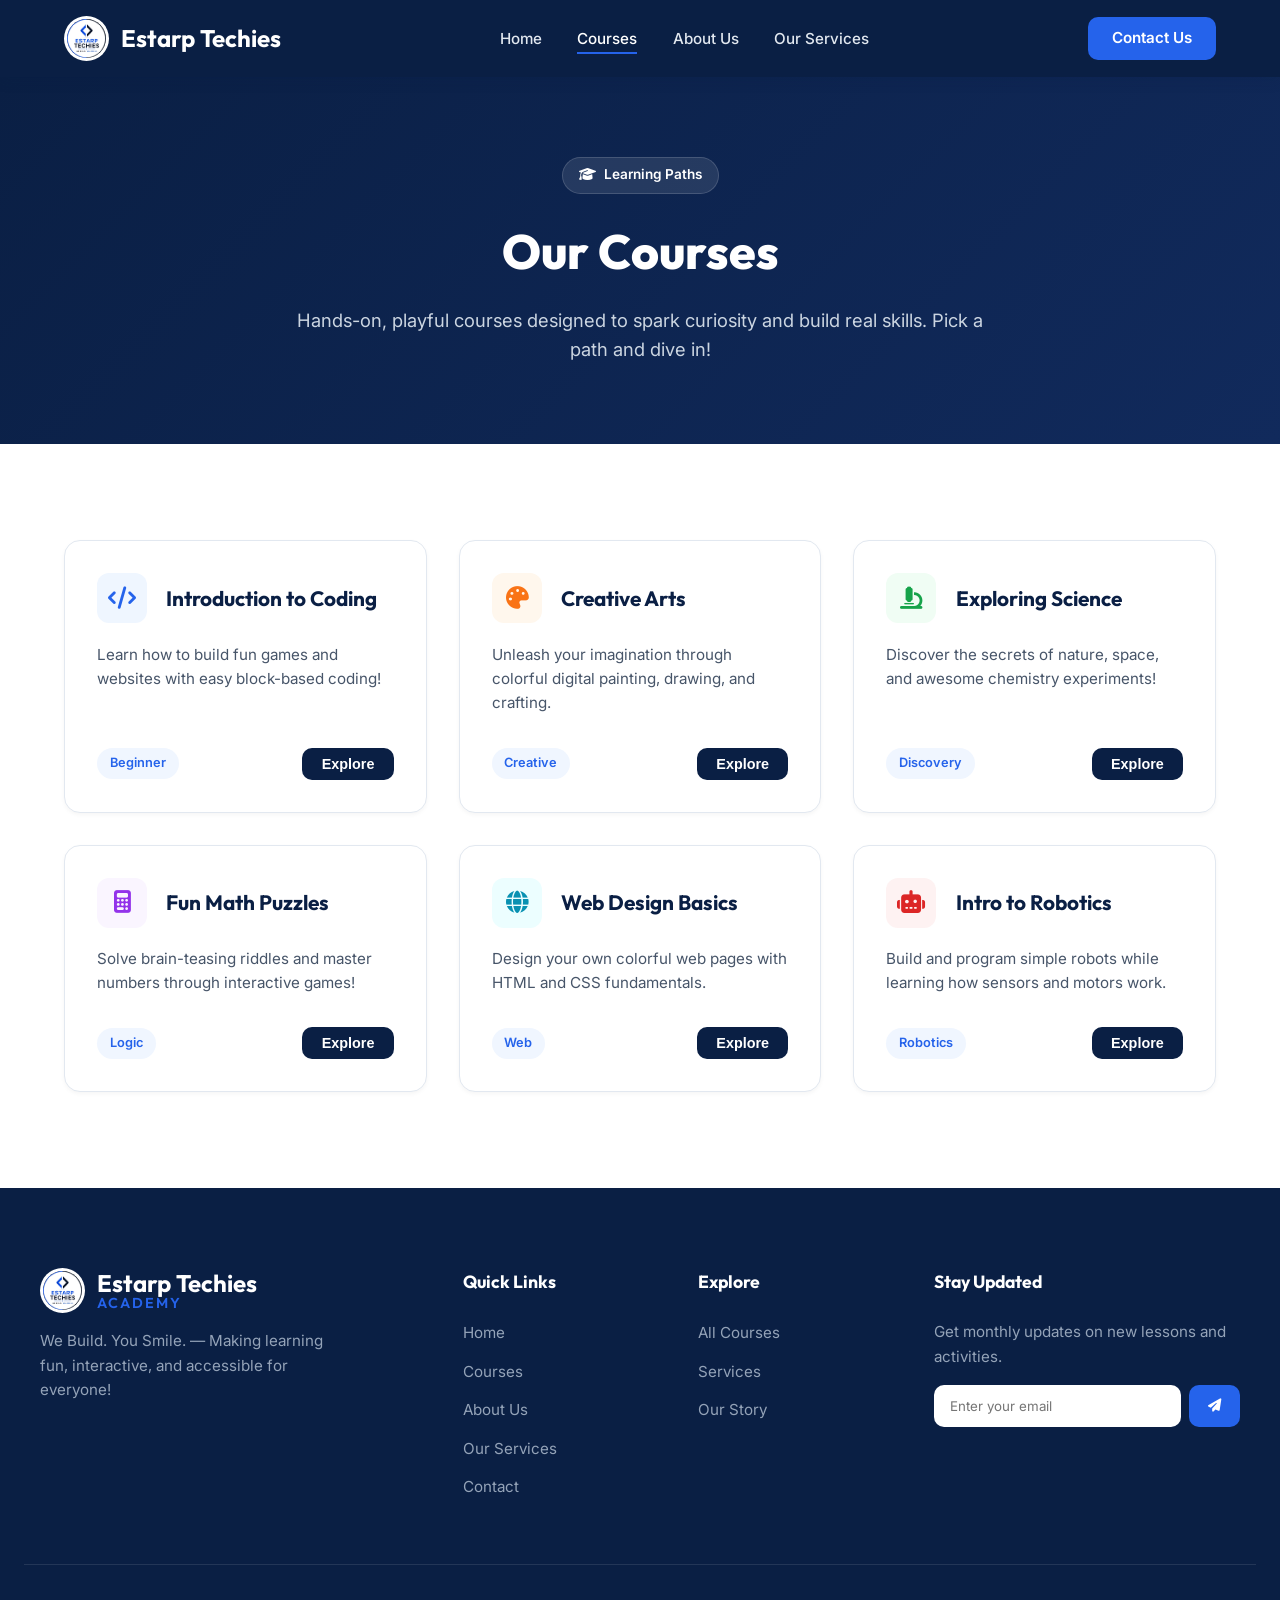
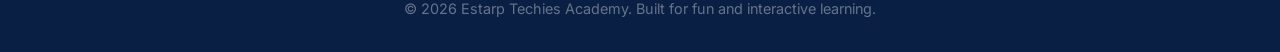
==== courses.html @ cb3dd525 "Add files via upload" ====
<!DOCTYPE html>
<html lang="en">
<head>
  <meta charset="UTF-8">
  <meta name="viewport" content="width=device-width, initial-scale=1.0">
  <title>Courses | Estarp Techies Academy</title>
  <link rel="preconnect" href="https://fonts.googleapis.com">
  <link rel="preconnect" href="https://fonts.gstatic.com" crossorigin>
  <link href="https://fonts.googleapis.com/css2?family=Inter:wght@400;500;600&family=Outfit:wght@500;600;700;800&display=swap" rel="stylesheet">
  <link rel="stylesheet" href="https://cdnjs.cloudflare.com/ajax/libs/font-awesome/6.4.0/css/all.min.css">
  <link rel="stylesheet" href="styles.css">
</head>
<body>

  <header>
    <div class="nav-container">
      <a href="index.html" class="brand-logo">
        <img src="img/logo.png" alt="Estarp Techies Academy Logo" class="brand-logo-img">
        <span class="brand-text">Estarp Techies <span></span></span>
      </a>
      <ul class="nav-links">
        <li><a href="index.html" class="nav-link">Home</a></li>
        <li><a href="courses.html" class="nav-link active">Courses</a></li>
        <li><a href="about.html" class="nav-link">About Us</a></li>
        <li><a href="services.html" class="nav-link">Our Services</a></li>
        
      </ul>
      <a href="contact.html" class="btn-signup">Contact Us</a>
      <button class="mobile-menu-btn" id="mobileMenuBtn"><i class="fa-solid fa-bars"></i></button>
    </div>
  </header>

  <section class="page-hero">
    <div class="page-hero-badge"><i class="fa-solid fa-graduation-cap"></i> Learning Paths</div>
    <h1>Our Courses</h1>
    <p>Hands-on, playful courses designed to spark curiosity and build real skills. Pick a path and dive in!</p>
  </section>

  <section class="section-container">
    <div class="courses-grid">
      <div class="course-card">
        <div>
          <div class="course-header">
            <div class="course-icon icon-coding"><i class="fa-solid fa-code"></i></div>
            <div class="course-info"><h3>Introduction to Coding</h3></div>
          </div>
          <p class="course-description">Learn how to build fun games and websites with easy block-based coding!</p>
        </div>
        <div class="course-footer">
          <span class="course-tag">Beginner</span>
          <button class="btn-explore" onclick="openCourseModal('Introduction to Coding')">Explore</button>
        </div>
      </div>

      <div class="course-card">
        <div>
          <div class="course-header">
            <div class="course-icon icon-arts"><i class="fa-solid fa-palette"></i></div>
            <div class="course-info"><h3>Creative Arts</h3></div>
          </div>
          <p class="course-description">Unleash your imagination through colorful digital painting, drawing, and crafting.</p>
        </div>
        <div class="course-footer">
          <span class="course-tag">Creative</span>
          <button class="btn-explore" onclick="openCourseModal('Creative Arts')">Explore</button>
        </div>
      </div>

      <div class="course-card">
        <div>
          <div class="course-header">
            <div class="course-icon icon-science"><i class="fa-solid fa-microscope"></i></div>
            <div class="course-info"><h3>Exploring Science</h3></div>
          </div>
          <p class="course-description">Discover the secrets of nature, space, and awesome chemistry experiments!</p>
        </div>
        <div class="course-footer">
          <span class="course-tag">Discovery</span>
          <button class="btn-explore" onclick="openCourseModal('Exploring Science')">Explore</button>
        </div>
      </div>

      <div class="course-card">
        <div>
          <div class="course-header">
            <div class="course-icon icon-math"><i class="fa-solid fa-calculator"></i></div>
            <div class="course-info"><h3>Fun Math Puzzles</h3></div>
          </div>
          <p class="course-description">Solve brain-teasing riddles and master numbers through interactive games!</p>
        </div>
        <div class="course-footer">
          <span class="course-tag">Logic</span>
          <button class="btn-explore" onclick="openCourseModal('Fun Math Puzzles')">Explore</button>
        </div>
      </div>

      <div class="course-card">
        <div>
          <div class="course-header">
            <div class="course-icon icon-web"><i class="fa-solid fa-globe"></i></div>
            <div class="course-info"><h3>Web Design Basics</h3></div>
          </div>
          <p class="course-description">Design your own colorful web pages with HTML and CSS fundamentals.</p>
        </div>
        <div class="course-footer">
          <span class="course-tag">Web</span>
          <button class="btn-explore" onclick="openCourseModal('Web Design Basics')">Explore</button>
        </div>
      </div>

      <div class="course-card">
        <div>
          <div class="course-header">
            <div class="course-icon icon-robot"><i class="fa-solid fa-robot"></i></div>
            <div class="course-info"><h3>Intro to Robotics</h3></div>
          </div>
          <p class="course-description">Build and program simple robots while learning how sensors and motors work.</p>
        </div>
        <div class="course-footer">
          <span class="course-tag">Robotics</span>
          <button class="btn-explore" onclick="openCourseModal('Intro to Robotics')">Explore</button>
        </div>
      </div>
    </div>
  </section>

  <footer>
    <div class="footer-container">
      <div class="footer-brand">
        <a href="index.html" class="brand-logo footer-logo">
          <img src="img/logo.png" alt="Estarp Techies Academy Logo" class="brand-logo-img">
          <span class="brand-text">Estarp Techies <span>Academy</span></span>
        </a>
        <p>We Build. You Smile. — Making learning fun, interactive, and accessible for everyone!</p>
      </div>
      <div class="footer-links">
        <h4>Quick Links</h4>
        <ul>
          <li><a href="index.html">Home</a></li>
          <li><a href="courses.html">Courses</a></li>
          <li><a href="about.html">About Us</a></li>
          <li><a href="services.html">Our Services</a></li>
          <li><a href="contact.html">Contact</a></li>
        </ul>
      </div>
      <div class="footer-links">
        <h4>Explore</h4>
        <ul>
          <li><a href="courses.html">All Courses</a></li>
          <li><a href="services.html">Services</a></li>
          <li><a href="about.html">Our Story</a></li>
        </ul>
      </div>
      <div class="footer-newsletter">
        <h4>Stay Updated</h4>
        <p>Get monthly updates on new lessons and activities.</p>
        <form id="newsletterForm" class="newsletter-form">
          <input type="email" placeholder="Enter your email" required>
          <button type="submit"><i class="fa-solid fa-paper-plane"></i></button>
        </form>
      </div>
    </div>
    <div class="footer-bottom">
      <p>&copy; 2026 Estarp Techies Academy. Built for fun and interactive learning.</p>
    </div>
  </footer>

  <div class="modal-overlay" id="courseModal">
    <div class="modal-card">
      <button class="modal-close-btn" id="closeCourseModal">&times;</button>
      <div class="modal-icon"><i class="fa-solid fa-hourglass-half"></i></div>
      <div class="modal-header">
        <h3 id="modalCourseTitle">Course</h3>
      </div>
      <div class="modal-body">
        <p><strong>Coming Soon!</strong> This course is being crafted with love. Subscribe to our newsletter to be the first to know when it launches.</p>
        <button class="btn-submit" onclick="closeModal('courseModal')">Got it</button>
      </div>
    </div>
  </div>

  <script src="script.js"></script>
</body>
</html>
---- styles.css ----
/* ==========================================================================
   1. CSS VARIABLES & RESET
   ========================================================================== */
:root {
  --primary-blue: #2563eb;
  --nav-blue: #1d4ed8;
  --deep-navy: #0a1f44;
  --bg-light-blue: #f0f6ff;
  --card-bg: #ffffff;
  --text-dark: #0f172a;
  --text-muted: #475569;
  --orange-accent: #f97316;
  --border-radius-lg: 16px;
  --border-radius-md: 10px;
  --shadow-sm: 0 2px 4px rgba(0,0,0,0.04);
  --shadow-md: 0 8px 16px rgba(0,0,0,0.06);
  --shadow-lg: 0 12px 24px rgba(10, 31, 68, 0.08);
  --transition: all 0.3s ease;
}

* {
  box-sizing: border-box;
  margin: 0;
  padding: 0;
}

html {
  scroll-behavior: smooth;
}

body {
  font-family: 'Inter', sans-serif;
  background-color: #ffffff;
  color: var(--text-dark);
  line-height: 1.6;
  overflow-x: hidden;
}

h1, h2, h3, h4 {
  font-family: 'Outfit', sans-serif;
  color: var(--deep-navy);
}

a { color: inherit; }

/* Common Section Layout */
.section-container {
  max-width: 1200px;
  margin: 0 auto;
  padding: 6rem 1.5rem;
}

.section-header {
  margin-bottom: 3.5rem;
}

.text-center { text-align: center; }

.section-title {
  font-size: 2.5rem;
  font-weight: 700;
  margin-bottom: 0.75rem;
}

.section-subtitle {
  font-size: 1.1rem;
  color: var(--text-muted);
}

/* ==========================================================================
   2. HEADER & NAVIGATION
   ========================================================================== */
header {
  background-color: var(--deep-navy);
  color: #ffffff;
  position: sticky;
  top: 0;
  z-index: 100;
  box-shadow: 0 4px 12px rgba(10, 31, 68, 0.15);
}

.nav-container {
  max-width: 1200px;
  margin: 0 auto;
  padding: 1rem 1.5rem;
  display: flex;
  align-items: center;
  justify-content: space-between;
}

.brand-logo {
  display: flex;
  align-items: center;
  gap: 12px;
  text-decoration: none;
}

.brand-logo-img {
  width: 45px;
  height: 45px;
  object-fit: contain;
  background: #ffffff;
  border-radius: 50%;
  padding: 3px;
}

.brand-text {
  font-family: 'Outfit', sans-serif;
  font-size: 1.5rem;
  font-weight: 700;
  color: #ffffff;
  line-height: 1.1;
  display: flex;
  flex-direction: column;
}

.brand-text span {
  color: var(--primary-blue);
  font-size: 0.9rem;
  letter-spacing: 2px;
  text-transform: uppercase;
  font-weight: 600;
}

.nav-links {
  display: flex;
  align-items: center;
  gap: 2.2rem;
  list-style: none;
}

.nav-links a {
  color: #e2e8f0;
  text-decoration: none;
  font-weight: 500;
  font-size: 0.95rem;
  transition: var(--transition);
  position: relative;
}

.nav-links a:hover,
.nav-links a.active {
  color: #ffffff;
}

.nav-links a::after {
  content: '';
  position: absolute;
  bottom: -6px;
  left: 0;
  width: 0%;
  height: 2px;
  background: var(--primary-blue);
  transition: var(--transition);
}

.nav-links a:hover::after,
.nav-links a.active::after {
  width: 100%;
}

.btn-signup {
  background: var(--primary-blue);
  color: #ffffff;
  padding: 0.6rem 1.5rem;
  border-radius: var(--border-radius-md);
  font-weight: 600;
  font-size: 0.95rem;
  transition: var(--transition);
  border: none;
  cursor: pointer;
  text-decoration: none;
  display: inline-block;
}

.btn-signup:hover {
  background: var(--nav-blue);
  transform: translateY(-1px);
}

.mobile-menu-btn {
  display: none;
  background: none;
  border: none;
  color: white;
  font-size: 1.5rem;
  cursor: pointer;
}

/* ==========================================================================
   3. HERO SECTION
   ========================================================================== */
.hero-section {
  background: var(--bg-light-blue);
  padding: 0;
  position: relative;
  overflow: hidden;
}

.hero-container {
  max-width: 1400px;
  margin: 0 auto;
  display: grid;
  grid-template-columns: 1fr 1fr;
  align-items: stretch;
  min-height: calc(100vh - 80px);
}

.hero-text {
  padding: 6rem 4rem;
  display: flex;
  flex-direction: column;
  justify-content: center;
  background: linear-gradient(135deg, #f0f6ff 0%, #ffffff 100%);
}

.decorative-sparkles {
  color: var(--primary-blue);
  font-size: 1.2rem;
  margin-bottom: 1rem;
  display: flex;
  gap: 10px;
}

.hero-title {
  font-size: 4rem;
  font-weight: 800;
  line-height: 1.1;
  margin-bottom: 1.5rem;
}

.hero-title .welcome {
  color: var(--text-muted);
  display: block;
  font-size: 2rem;
  font-weight: 600;
  margin-bottom: 0.5rem;
}

.hero-title .brand-name {
  color: var(--deep-navy);
  display: block;
}

.hero-subtitle {
  font-size: 1.25rem;
  color: var(--text-muted);
  margin-bottom: 2.5rem;
  max-width: 90%;
}

.hero-cta-buttons {
  display: flex;
  gap: 1rem;
  flex-wrap: wrap;
}

.btn-primary {
  background: var(--primary-blue);
  color: white;
  padding: 0.8rem 2rem;
  border-radius: var(--border-radius-md);
  text-decoration: none;
  font-weight: 600;
  transition: var(--transition);
  box-shadow: var(--shadow-md);
  display: inline-block;
}

.btn-primary:hover {
  background: var(--nav-blue);
  transform: translateY(-2px);
  box-shadow: var(--shadow-lg);
}

.btn-secondary {
  background: white;
  color: var(--text-dark);
  border: 1px solid #cbd5e1;
  padding: 0.8rem 2rem;
  border-radius: var(--border-radius-md);
  text-decoration: none;
  font-weight: 600;
  transition: var(--transition);
  display: inline-block;
}

.btn-secondary:hover {
  border-color: var(--primary-blue);
  color: var(--primary-blue);
}

.hero-image-container {
  width: 100%;
  height: 100%;
  position: relative;
  display: flex;
  align-items: center;
  justify-content: center;
  padding: 3rem;
  overflow: visible;
}

.hero-image {
  width: 100%;
  max-width: 560px;
  height: auto;
  max-height: 620px;
  object-fit: cover;
  object-position: center;
  display: block;
  border-radius: 25px;
  box-shadow: var(--shadow-lg);
}
/* Floating badges */
.floating-badge {
  position: absolute;
  display: flex;
  align-items: center;
  gap: 0.5rem;
  background: #ffffff;
  color: var(--deep-navy);
  padding: 0.7rem 1.1rem;
  border-radius: 50px;
  font-family: 'Outfit', sans-serif;
  font-size: 0.9rem;
  font-weight: 600;
  box-shadow: var(--shadow-lg);
  white-space: nowrap;
  z-index: 2;
  animation: floatBadge 3s ease-in-out infinite;
}

.floating-badge i { color: var(--primary-blue); font-size: 1.1rem; }
.floating-badge.badge-1 { top: 15%; left: 8%; }
.floating-badge.badge-2 { bottom: 18%; right: 8%; animation-delay: 1.5s; }
.floating-badge.badge-2 i { color: var(--orange-accent); }

@keyframes floatBadge {
  0%, 100% { transform: translateY(0); }
  50%      { transform: translateY(-10px); }
}

/* ==========================================================================
   4. PAGE HERO (inner pages)
   ========================================================================== */
.page-hero {
  background: linear-gradient(135deg, var(--deep-navy) 0%, #112a5c 100%);
  color: #ffffff;
  padding: 5rem 1.5rem;
  text-align: center;
}

.page-hero h1 {
  color: #ffffff;
  font-size: 3rem;
  font-weight: 800;
  margin-bottom: 1rem;
}

.page-hero p {
  color: #cbd5e1;
  font-size: 1.15rem;
  max-width: 700px;
  margin: 0 auto;
}

.page-hero .page-hero-badge {
  display: inline-flex;
  align-items: center;
  gap: 8px;
  background: rgba(255,255,255,0.1);
  color: #ffffff;
  padding: 0.4rem 1rem;
  border-radius: 50px;
  font-size: 0.85rem;
  font-weight: 600;
  margin-bottom: 1.2rem;
  border: 1px solid rgba(255,255,255,0.15);
}

/* ==========================================================================
   5. COURSES SECTION
   ========================================================================== */
.courses-grid {
  display: grid;
  grid-template-columns: repeat(auto-fit, minmax(280px, 1fr));
  gap: 2rem;
}

.course-card {
  background: var(--card-bg);
  border: 1px solid #e2e8f0;
  border-radius: var(--border-radius-lg);
  padding: 2rem;
  box-shadow: var(--shadow-sm);
  transition: var(--transition);
  display: flex;
  flex-direction: column;
  justify-content: space-between;
  cursor: pointer;
}

.course-card:hover {
  transform: translateY(-5px);
  box-shadow: var(--shadow-lg);
  border-color: var(--primary-blue);
}

.course-header {
  display: flex;
  gap: 1.2rem;
  align-items: center;
  margin-bottom: 1.2rem;
}

.course-icon {
  width: 50px;
  height: 50px;
  border-radius: 12px;
  display: flex;
  align-items: center;
  justify-content: center;
  font-size: 1.4rem;
  flex-shrink: 0;
}

.icon-coding  { background-color: #eff6ff; color: var(--primary-blue); }
.icon-arts    { background-color: #fff7ed; color: var(--orange-accent); }
.icon-science { background-color: #f0fdf4; color: #16a34a; }
.icon-math    { background-color: #faf5ff; color: #9333ea; }
.icon-web     { background-color: #ecfeff; color: #0891b2; }
.icon-robot   { background-color: #fef2f2; color: #dc2626; }

.course-info h3 {
  font-size: 1.3rem;
  font-weight: 700;
}

.course-description {
  color: var(--text-muted);
  font-size: 0.95rem;
  margin-bottom: 2rem;
}

.course-footer {
  display: flex;
  align-items: center;
  justify-content: space-between;
  gap: 1rem;
}

.course-tag {
  background: var(--bg-light-blue);
  color: var(--primary-blue);
  padding: 0.35rem 0.8rem;
  border-radius: 50px;
  font-size: 0.8rem;
  font-weight: 600;
}

.btn-explore {
  background: var(--deep-navy);
  color: white;
  border: none;
  padding: 0.5rem 1.2rem;
  border-radius: var(--border-radius-md);
  font-weight: 600;
  font-size: 0.9rem;
  cursor: pointer;
  transition: var(--transition);
}

.btn-explore:hover { background: var(--primary-blue); }

/* ==========================================================================
   6. ABOUT SECTION
   ========================================================================== */
.about-section { background: var(--bg-light-blue); }

.about-grid {
  display: grid;
  grid-template-columns: 1fr 1fr;
  gap: 4rem;
  align-items: center;
}

.badge-pill {
  display: inline-flex;
  align-items: center;
  gap: 8px;
  background: #ffffff;
  color: var(--primary-blue);
  padding: 0.5rem 1.2rem;
  border-radius: 50px;
  font-weight: 600;
  font-size: 0.85rem;
  margin-bottom: 1.5rem;
  box-shadow: var(--shadow-sm);
}

.about-text {
  font-size: 1.05rem;
  color: var(--text-muted);
  margin-bottom: 2.5rem;
}

.stats-grid {
  display: grid;
  grid-template-columns: repeat(3, 1fr);
  gap: 1rem;
}

.stat-card {
  background: #ffffff;
  padding: 1.2rem;
  border-radius: var(--border-radius-md);
  text-align: center;
  border: 1px solid #e2e8f0;
}

.stat-card h3 {
  font-size: 1.8rem;
  color: var(--primary-blue);
}

.stat-card p {
  font-size: 0.85rem;
  color: var(--text-muted);
  font-weight: 500;
}

.about-features {
  display: flex;
  flex-direction: column;
  gap: 1.2rem;
}

.feature-box {
  display: flex;
  gap: 1.2rem;
  background: #ffffff;
  padding: 1.5rem;
  border-radius: var(--border-radius-md);
  border: 1px solid #e2e8f0;
  box-shadow: var(--shadow-sm);
  transition: var(--transition);
}

.feature-box:hover { border-color: var(--primary-blue); }

.feature-icon {
  width: 50px;
  height: 50px;
  background: var(--bg-light-blue);
  color: var(--primary-blue);
  border-radius: 12px;
  display: flex;
  align-items: center;
  justify-content: center;
  font-size: 1.3rem;
  flex-shrink: 0;
}

.feature-box h4 { font-size: 1.1rem; margin-bottom: 0.25rem; }
.feature-box p  { font-size: 0.9rem; color: var(--text-muted); }

/* ==========================================================================
   7. SERVICES SECTION
   ========================================================================== */
.services-grid {
  display: grid;
  grid-template-columns: repeat(auto-fit, minmax(300px, 1fr));
  gap: 2rem;
}

.service-card {
  background: #ffffff;
  border: 1px solid #e2e8f0;
  border-radius: var(--border-radius-lg);
  padding: 2.5rem;
  box-shadow: var(--shadow-sm);
  transition: var(--transition);
  position: relative;
  overflow: hidden;
}

.service-card::before {
  content: '';
  position: absolute;
  top: 0;
  left: 0;
  width: 100%;
  height: 4px;
  background: var(--primary-blue);
  transform: scaleX(0);
  transform-origin: left;
  transition: var(--transition);
}

.service-card:hover {
  transform: translateY(-5px);
  box-shadow: var(--shadow-lg);
  border-color: var(--primary-blue);
}

.service-card:hover::before { transform: scaleX(1); }

.service-icon {
  width: 64px;
  height: 64px;
  border-radius: 16px;
  background: var(--bg-light-blue);
  color: var(--primary-blue);
  display: flex;
  align-items: center;
  justify-content: center;
  font-size: 1.8rem;
  margin-bottom: 1.5rem;
}

.service-card h3 {
  font-size: 1.4rem;
  margin-bottom: 0.75rem;
}

.service-card p {
  color: var(--text-muted);
  font-size: 0.95rem;
  margin-bottom: 1.5rem;
}

.service-list {
  list-style: none;
  display: flex;
  flex-direction: column;
  gap: 0.6rem;
}

.service-list li {
  display: flex;
  align-items: center;
  gap: 0.6rem;
  color: var(--text-muted);
  font-size: 0.9rem;
}

.service-list li i {
  color: var(--primary-blue);
  font-size: 0.85rem;
}

/* ==========================================================================
   8. CONTACT SECTION
   ========================================================================== */
.contact-grid {
  display: grid;
  grid-template-columns: 1fr 1.2fr;
  gap: 3rem;
}

.contact-info {
  background: var(--deep-navy);
  color: white;
  padding: 3rem;
  border-radius: var(--border-radius-lg);
  display: flex;
  flex-direction: column;
  justify-content: space-between;
  box-shadow: var(--shadow-md);
}

.contact-info h3 {
  color: white;
  font-size: 1.8rem;
  margin-bottom: 0.5rem;
}

.contact-info p { color: #94a3b8; }

.info-list {
  display: flex;
  flex-direction: column;
  gap: 1.5rem;
  margin: 2rem 0;
}

.info-item {
  display: flex;
  align-items: center;
  gap: 1rem;
  font-size: 1rem;
}

.info-item i {
  font-size: 1rem;
  background: rgba(255, 255, 255, 0.1);
  color: var(--primary-blue);
  width: 40px;
  height: 40px;
  border-radius: 50%;
  display: flex;
  align-items: center;
  justify-content: center;
}

.social-links { display: flex; gap: 1rem; }

.social-links a {
  color: white;
  background: rgba(255, 255, 255, 0.1);
  width: 40px;
  height: 40px;
  border-radius: 50%;
  display: flex;
  align-items: center;
  justify-content: center;
  text-decoration: none;
  transition: var(--transition);
}

.social-links a:hover { background: var(--primary-blue); }

.contact-form-wrapper {
  background: white;
  padding: 3rem;
  border-radius: var(--border-radius-lg);
  border: 1px solid #e2e8f0;
  box-shadow: var(--shadow-sm);
}

.form-group { margin-bottom: 1.5rem; }

.form-group label {
  display: block;
  font-weight: 600;
  margin-bottom: 0.5rem;
  font-size: 0.9rem;
}

.form-group input,
.form-group textarea {
  width: 100%;
  padding: 0.8rem 1rem;
  border: 1px solid #cbd5e1;
  border-radius: var(--border-radius-md);
  font-size: 1rem;
  font-family: inherit;
  outline: none;
  transition: var(--transition);
  background-color: #f8fafc;
}

.form-group input:focus,
.form-group textarea:focus {
  border-color: var(--primary-blue);
  background-color: #ffffff;
  box-shadow: 0 0 0 3px rgba(37, 99, 235, 0.1);
}

.btn-submit {
  width: 100%;
  background: var(--primary-blue);
  color: white;
  border: none;
  padding: 0.9rem;
  border-radius: var(--border-radius-md);
  font-weight: 600;
  font-size: 1rem;
  cursor: pointer;
  transition: var(--transition);
}

.btn-submit:hover { background: var(--nav-blue); }

/* ==========================================================================
   9. MODALS
   ========================================================================== */
.modal-overlay {
  position: fixed;
  top: 0;
  left: 0;
  width: 100%;
  height: 100%;
  background: rgba(10, 31, 68, 0.6);
  backdrop-filter: blur(4px);
  display: flex;
  align-items: center;
  justify-content: center;
  z-index: 1000;
  opacity: 0;
  pointer-events: none;
  transition: var(--transition);
  padding: 1.5rem;
}

.modal-overlay.active {
  opacity: 1;
  pointer-events: all;
}

.modal-card {
  background: white;
  border-radius: var(--border-radius-lg);
  padding: 2.5rem;
  width: 100%;
  max-width: 450px;
  box-shadow: var(--shadow-lg);
  transform: translateY(20px);
  transition: var(--transition);
  position: relative;
  text-align: center;
}

.modal-overlay.active .modal-card { transform: translateY(0); }

.modal-close-btn {
  position: absolute;
  top: 15px;
  right: 20px;
  background: none;
  border: none;
  font-size: 1.5rem;
  color: var(--text-muted);
  cursor: pointer;
  line-height: 1;
}

.modal-icon {
  width: 72px;
  height: 72px;
  border-radius: 50%;
  background: var(--bg-light-blue);
  color: var(--primary-blue);
  display: flex;
  align-items: center;
  justify-content: center;
  font-size: 2rem;
  margin: 0 auto 1.25rem;
}

.modal-header h3 {
  font-size: 1.6rem;
  color: var(--deep-navy);
  margin-bottom: 0.5rem;
}

.modal-body p {
  color: var(--text-muted);
  margin-bottom: 1.5rem;
  font-size: 0.98rem;
}

.modal-body .btn-submit {
  width: auto;
  padding: 0.7rem 2rem;
}

/* ==========================================================================
   10. FOOTER
   ========================================================================== */
footer {
  background: var(--deep-navy);
  color: white;
  padding: 5rem 1.5rem 2rem;
}

.footer-container {
  max-width: 1200px;
  margin: 0 auto;
  display: grid;
  grid-template-columns: 2fr 1fr 1fr 1.5fr;
  gap: 3rem;
  margin-bottom: 4rem;
}

.footer-brand .brand-text { color: white; }
.footer-brand p {
  color: #94a3b8;
  margin-top: 1rem;
  max-width: 300px;
  font-size: 0.95rem;
}

.footer-links h4,
.footer-newsletter h4 {
  font-size: 1.1rem;
  color: white;
  margin-bottom: 1.5rem;
}

.footer-links ul {
  list-style: none;
  display: flex;
  flex-direction: column;
  gap: 0.8rem;
}

.footer-links a {
  color: #94a3b8;
  text-decoration: none;
  transition: var(--transition);
  font-size: 0.95rem;
}

.footer-links a:hover { color: white; }

.footer-newsletter p {
  color: #94a3b8;
  margin-bottom: 1rem;
  font-size: 0.95rem;
}

.newsletter-form { display: flex; gap: 0.5rem; }

.newsletter-form input {
  padding: 0.8rem 1rem;
  border-radius: var(--border-radius-md);
  border: none;
  outline: none;
  flex: 1;
  font-family: inherit;
  min-width: 0;
}

.newsletter-form button {
  background: var(--primary-blue);
  color: white;
  border: none;
  padding: 0.8rem 1.2rem;
  border-radius: var(--border-radius-md);
  cursor: pointer;
  transition: var(--transition);
}

.newsletter-form button:hover { background: var(--nav-blue); }

.footer-bottom {
  border-top: 1px solid rgba(255, 255, 255, 0.1);
  padding-top: 2rem;
  text-align: center;
  color: #64748b;
  font-size: 0.9rem;
}

/* ==========================================================================
   11. RESPONSIVE DESIGN
   ========================================================================== */
@media (max-width: 1024px) {
  .hero-container,
  .about-grid,
  .contact-grid {
    grid-template-columns: 1fr;
  }

  .hero-text { text-align: center; padding: 4rem 1.5rem; }
  .hero-title .welcome { font-size: 1.5rem; }
  .hero-subtitle { margin: 0 auto 2rem; }
  .hero-cta-buttons { justify-content: center; }
  .decorative-sparkles { justify-content: center; }

   .hero-image-container {
    height: auto;
    padding: 2rem 1.5rem;
  }

  .hero-image {
    max-width: 100%;
    max-height: 420px;
  }

  .floating-badge.badge-1 { top: 8%; left: 4%; }
  .floating-badge.badge-2 { bottom: 8%; right: 4%; }
  .footer-container { grid-template-columns: 1fr 1fr; }
}

@media (max-width: 768px) {
  .nav-links {
    display: none;
    position: absolute;
    top: 100%;
    left: 0;
    width: 100%;
    background: var(--deep-navy);
    flex-direction: column;
    padding: 1.5rem;
    gap: 1.5rem;
    box-shadow: var(--shadow-md);
    border-top: 1px solid rgba(255,255,255,0.1);
  }

  .nav-links.mobile-open { display: flex; }
  .mobile-menu-btn { display: block; }
  .footer-container { grid-template-columns: 1fr; }

  .floating-badge { font-size: 0.8rem; padding: 0.55rem 0.9rem; }
  .page-hero h1 { font-size: 2.2rem; }
  .section-title { font-size: 2rem; }
  .contact-info, .contact-form-wrapper { padding: 2rem; }
}
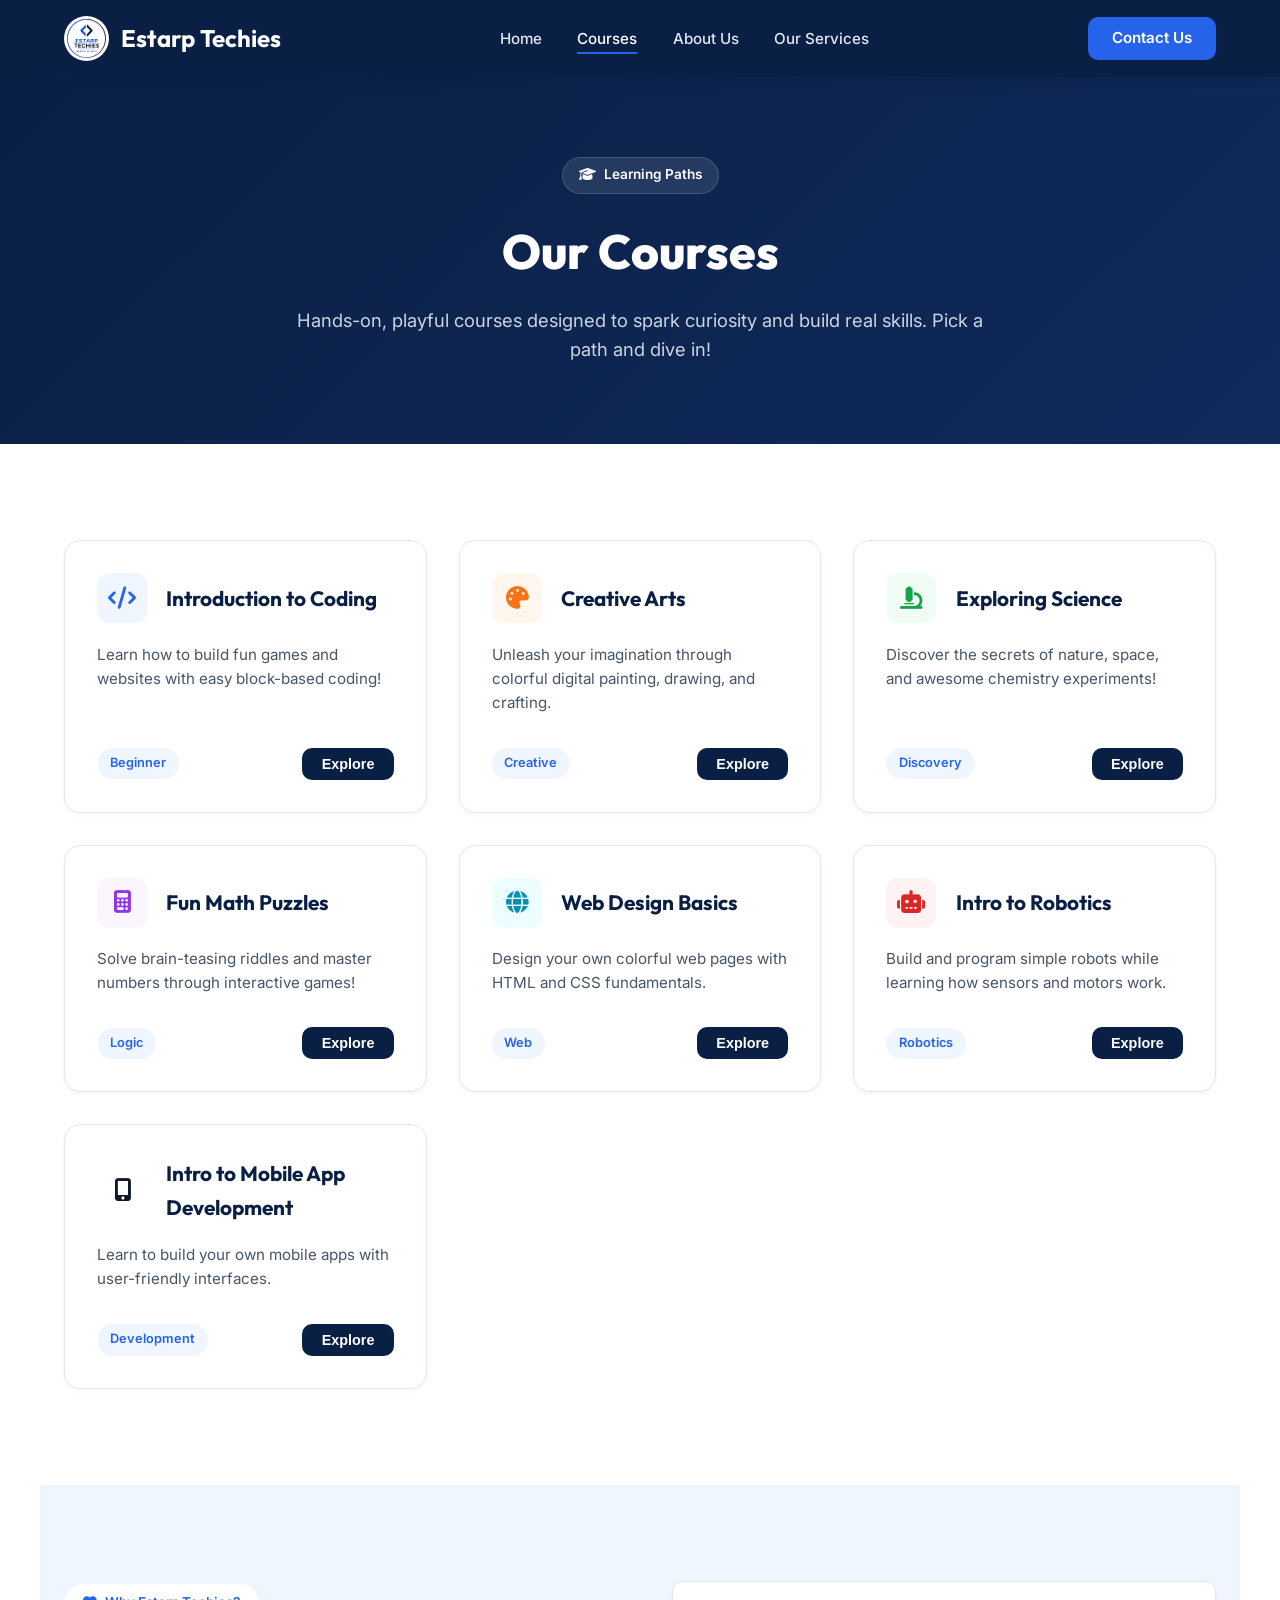
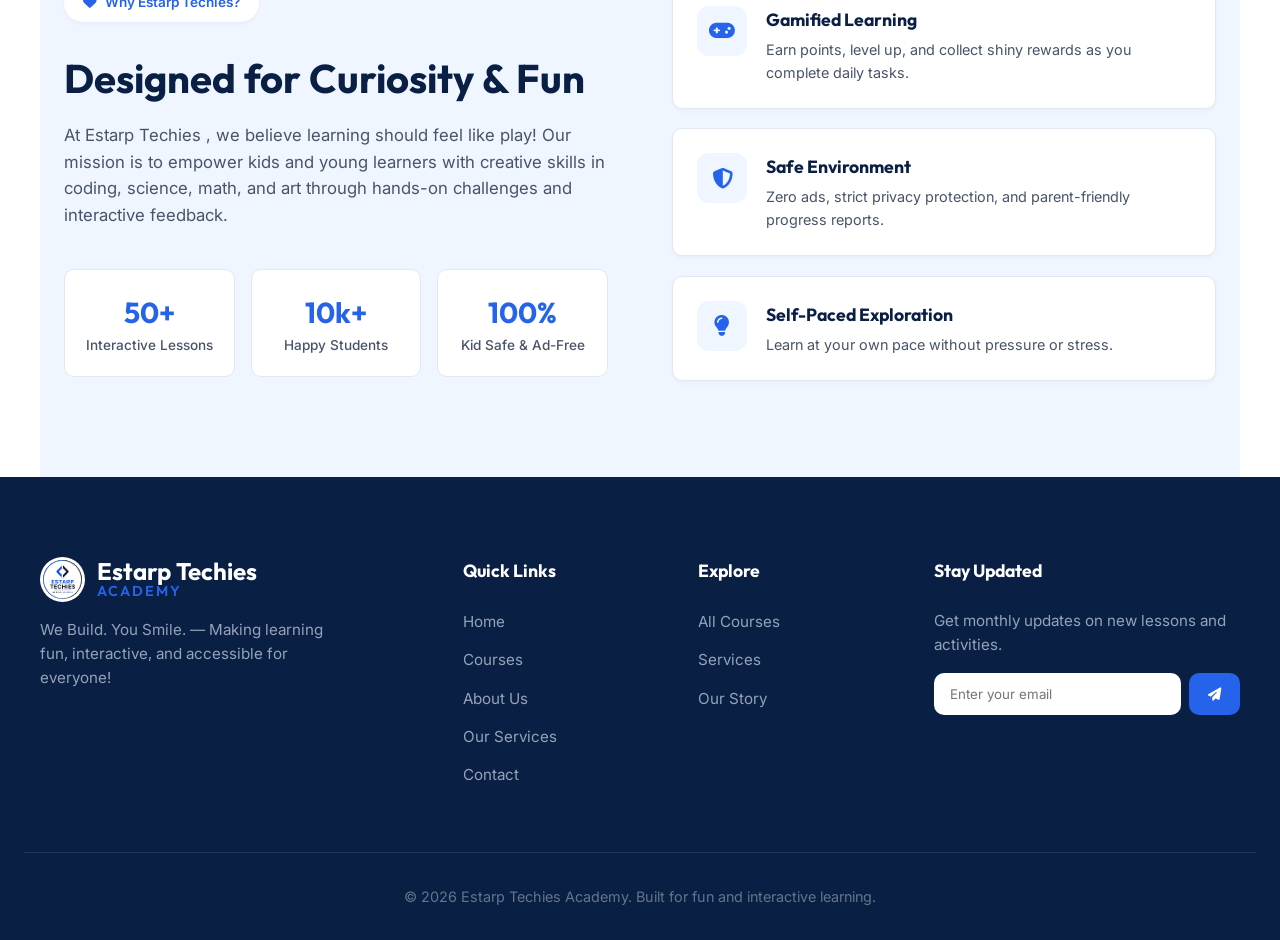
==== commit 509522b1: "Add files via upload" ====
--- a/courses.html
+++ b/courses.html
@@ -15,7 +15,7 @@
   <header>
     <div class="nav-container">
       <a href="index.html" class="brand-logo">
-        <img src="img/logo.png" alt="Estarp Techies Academy Logo" class="brand-logo-img">
+        <img src="img/logo.png" alt="Estarp Techies Logo" class="brand-logo-img">
         <span class="brand-text">Estarp Techies <span></span></span>
       </a>
       <ul class="nav-links">
@@ -36,89 +36,47 @@
     <p>Hands-on, playful courses designed to spark curiosity and build real skills. Pick a path and dive in!</p>
   </section>
 
-  <section class="section-container">
-    <div class="courses-grid">
-      <div class="course-card">
-        <div>
-          <div class="course-header">
-            <div class="course-icon icon-coding"><i class="fa-solid fa-code"></i></div>
-            <div class="course-info"><h3>Introduction to Coding</h3></div>
-          </div>
-          <p class="course-description">Learn how to build fun games and websites with easy block-based coding!</p>
-        </div>
-        <div class="course-footer">
-          <span class="course-tag">Beginner</span>
-          <button class="btn-explore" onclick="openCourseModal('Introduction to Coding')">Explore</button>
+   <section class="section-container">
+    <!-- ✅ Courses rendered automatically from courses-data.js -->
+    <div class="courses-grid" data-courses></div>
+  </section>
+  
+  <!-- About preview -->
+  <section class="section-container about-section">
+    <div class="about-grid">
+      <div class="about-content">
+        <div class="badge-pill"><i class="fa-solid fa-heart"></i> Why Estarp Techies?</div>
+        <h2 class="section-title">Designed for Curiosity & Fun</h2>
+        <p class="about-text">
+          At Estarp Techies , we believe learning should feel like play! Our mission is to empower kids and young learners with creative skills in coding, science, math, and art through hands-on challenges and interactive feedback.
+        </p>
+        <div class="stats-grid">
+          <div class="stat-card"><h3>50+</h3><p>Interactive Lessons</p></div>
+          <div class="stat-card"><h3>10k+</h3><p>Happy Students</p></div>
+          <div class="stat-card"><h3>100%</h3><p>Kid Safe & Ad-Free</p></div>
         </div>
       </div>
-
-      <div class="course-card">
-        <div>
-          <div class="course-header">
-            <div class="course-icon icon-arts"><i class="fa-solid fa-palette"></i></div>
-            <div class="course-info"><h3>Creative Arts</h3></div>
+      <div class="about-features">
+        <div class="feature-box">
+          <div class="feature-icon"><i class="fa-solid fa-gamepad"></i></div>
+          <div>
+            <h4>Gamified Learning</h4>
+            <p>Earn points, level up, and collect shiny rewards as you complete daily tasks.</p>
           </div>
-          <p class="course-description">Unleash your imagination through colorful digital painting, drawing, and crafting.</p>
         </div>
-        <div class="course-footer">
-          <span class="course-tag">Creative</span>
-          <button class="btn-explore" onclick="openCourseModal('Creative Arts')">Explore</button>
+        <div class="feature-box">
+          <div class="feature-icon"><i class="fa-solid fa-shield-halved"></i></div>
+          <div>
+            <h4>Safe Environment</h4>
+            <p>Zero ads, strict privacy protection, and parent-friendly progress reports.</p>
+          </div>
         </div>
-      </div>
-
-      <div class="course-card">
-        <div>
-          <div class="course-header">
-            <div class="course-icon icon-science"><i class="fa-solid fa-microscope"></i></div>
-            <div class="course-info"><h3>Exploring Science</h3></div>
+        <div class="feature-box">
+          <div class="feature-icon"><i class="fa-solid fa-lightbulb"></i></div>
+          <div>
+            <h4>Self-Paced Exploration</h4>
+            <p>Learn at your own pace without pressure or stress.</p>
           </div>
-          <p class="course-description">Discover the secrets of nature, space, and awesome chemistry experiments!</p>
-        </div>
-        <div class="course-footer">
-          <span class="course-tag">Discovery</span>
-          <button class="btn-explore" onclick="openCourseModal('Exploring Science')">Explore</button>
-        </div>
-      </div>
-
-      <div class="course-card">
-        <div>
-          <div class="course-header">
-            <div class="course-icon icon-math"><i class="fa-solid fa-calculator"></i></div>
-            <div class="course-info"><h3>Fun Math Puzzles</h3></div>
-          </div>
-          <p class="course-description">Solve brain-teasing riddles and master numbers through interactive games!</p>
-        </div>
-        <div class="course-footer">
-          <span class="course-tag">Logic</span>
-          <button class="btn-explore" onclick="openCourseModal('Fun Math Puzzles')">Explore</button>
-        </div>
-      </div>
-
-      <div class="course-card">
-        <div>
-          <div class="course-header">
-            <div class="course-icon icon-web"><i class="fa-solid fa-globe"></i></div>
-            <div class="course-info"><h3>Web Design Basics</h3></div>
-          </div>
-          <p class="course-description">Design your own colorful web pages with HTML and CSS fundamentals.</p>
-        </div>
-        <div class="course-footer">
-          <span class="course-tag">Web</span>
-          <button class="btn-explore" onclick="openCourseModal('Web Design Basics')">Explore</button>
-        </div>
-      </div>
-
-      <div class="course-card">
-        <div>
-          <div class="course-header">
-            <div class="course-icon icon-robot"><i class="fa-solid fa-robot"></i></div>
-            <div class="course-info"><h3>Intro to Robotics</h3></div>
-          </div>
-          <p class="course-description">Build and program simple robots while learning how sensors and motors work.</p>
-        </div>
-        <div class="course-footer">
-          <span class="course-tag">Robotics</span>
-          <button class="btn-explore" onclick="openCourseModal('Intro to Robotics')">Explore</button>
         </div>
       </div>
     </div>
@@ -179,6 +137,8 @@
     </div>
   </div>
 
+    <script src="courses-data.js"></script>
   <script src="script.js"></script>
 </body>
+</body>
 </html>
--- a/styles.css
+++ b/styles.css
@@ -997,4 +997,40 @@
   .page-hero h1 { font-size: 2.2rem; }
   .section-title { font-size: 2rem; }
   .contact-info, .contact-form-wrapper { padding: 2rem; }
+}
+
+/* ==========================================================================
+   12. COURSE VIDEO PLAYER (inside modal)
+   ========================================================================== */
+.modal-card.modal-card-video {
+  max-width: 720px;
+  text-align: left;
+}
+
+.video-wrapper {
+  position: relative;
+  width: 100%;
+  aspect-ratio: 16 / 9;
+  background: #0a1f44;
+  border-radius: var(--border-radius-md);
+  overflow: hidden;
+  margin-bottom: 1.25rem;
+  box-shadow: var(--shadow-md);
+}
+
+.video-wrapper video {
+  width: 100%;
+  height: 100%;
+  display: block;
+  object-fit: cover;
+  background: #000;
+}
+
+.modal-card-video .modal-header h3 {
+  text-align: left;
+  margin-bottom: 1rem;
+}
+
+.modal-card-video .modal-body p {
+  text-align: left;
 }
